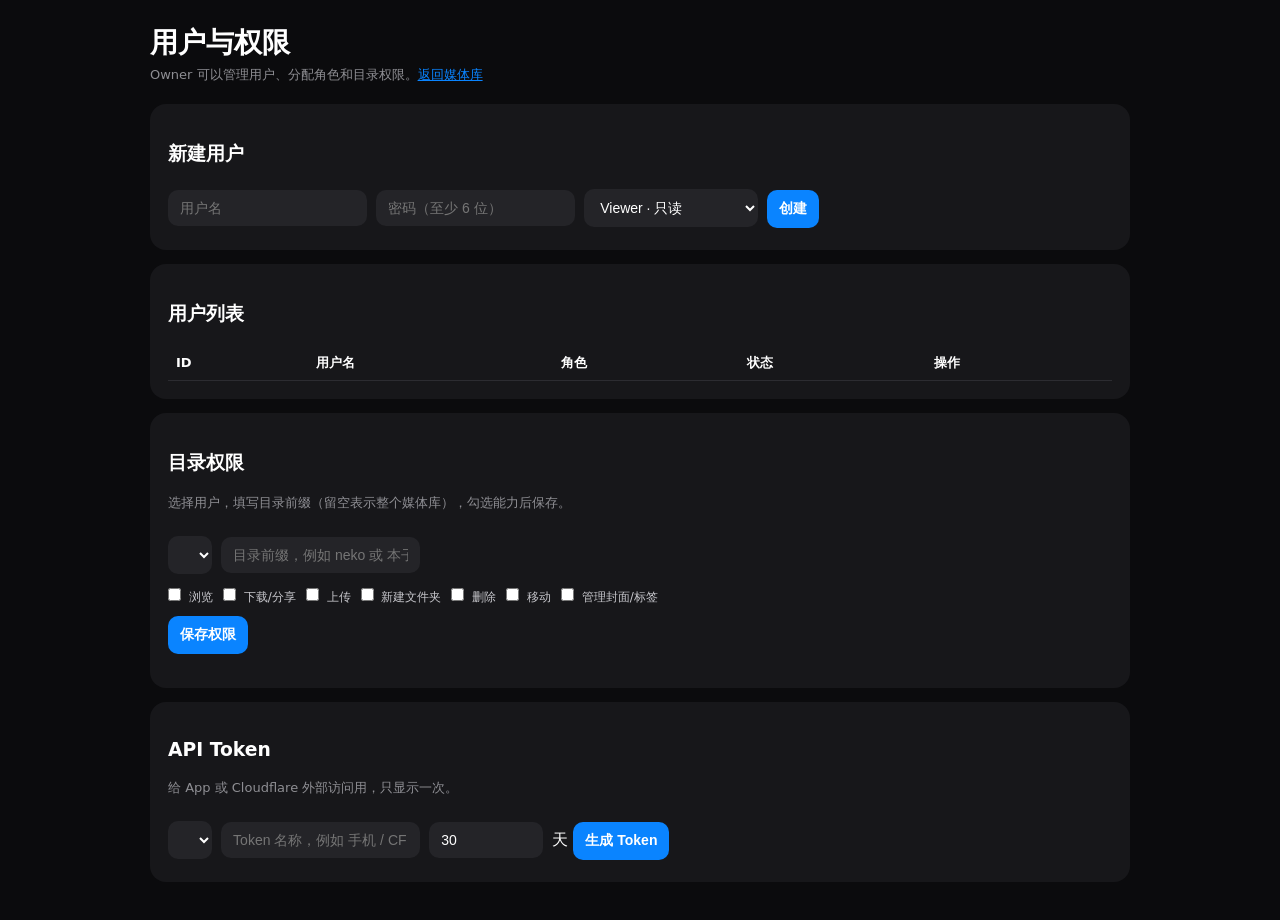
==== web/static/admin.html @ ca872bae "feat(3.1.0-beta): 用户权限 beta - SQLite 用户/会话/API Token/目录授权 - Owner/Admin/Viewer/Custom + view/downloa" ====
<!DOCTYPE html>
<html lang="zh-CN" data-theme="dark">
<head>
<meta charset="UTF-8">
<meta name="viewport" content="width=device-width, initial-scale=1.0">
<title>Comii · 用户管理</title>
<link rel="stylesheet" href="/static/style.css">
<style>
body{background:var(--bg,#0b0b0d);color:var(--text,#fff);font-family:system-ui,sans-serif;margin:0}
.wrap{max-width:980px;margin:0 auto;padding:24px}
h1{font-size:28px;margin:0 0 4px}.sub{color:#8e8e93;font-size:13px;margin-bottom:20px}
.card{background:#17171a;border-radius:16px;padding:18px;margin:14px 0}
input,select,button{padding:10px 12px;border:0;border-radius:10px;background:#242428;color:#fff;font-size:14px;margin:4px 4px 4px 0}
button{background:#0a84ff;font-weight:600;cursor:pointer}
button.danger{background:#ff453a}
button.ghost{background:#2c2c31}
table{width:100%;border-collapse:collapse;font-size:13px}td,th{text-align:left;padding:8px;border-bottom:1px solid #2c2c31}
.grant{display:flex;flex-wrap:wrap;gap:10px;align-items:center;margin:6px 0;color:#c7c7cc}
.grant label{font-size:12px}
.token{font-family:ui-monospace,monospace;font-size:12px;background:#0d0d0f;padding:10px;border-radius:8px;word-break:break-all;user-select:all}
a{color:#0a84ff}
</style>
</head>
<body>
<div class="wrap">
  <h1>用户与权限</h1>
  <div class="sub">Owner 可以管理用户、分配角色和目录权限。<a href="/">返回媒体库</a></div>

  <div class="card">
    <h3>新建用户</h3>
    <input id="newName" placeholder="用户名">
    <input id="newPass" type="password" placeholder="密码（至少 6 位）">
    <select id="newRole">
      <option value="viewer">Viewer · 只读</option>
      <option value="admin">Admin · 管理内容</option>
      <option value="custom">Custom · 自定义权限</option>
      <option value="owner">Owner · 全部权限</option>
    </select>
    <button onclick="createUser()">创建</button>
    <span id="createMsg"></span>
  </div>

  <div class="card">
    <h3>用户列表</h3>
    <table><thead><tr><th>ID</th><th>用户名</th><th>角色</th><th>状态</th><th>操作</th></tr></thead><tbody id="users"></tbody></table>
  </div>

  <div class="card">
    <h3>目录权限</h3>
    <div class="sub">选择用户，填写目录前缀（留空表示整个媒体库），勾选能力后保存。</div>
    <select id="grantUser" onchange="loadGrants()"></select>
    <input id="grantPath" placeholder="目录前缀，例如 neko 或 本子/某作者">
    <div class="grant">
      <label><input type="checkbox" id="g_view"> 浏览</label>
      <label><input type="checkbox" id="g_download"> 下载/分享</label>
      <label><input type="checkbox" id="g_upload"> 上传</label>
      <label><input type="checkbox" id="g_create"> 新建文件夹</label>
      <label><input type="checkbox" id="g_delete"> 删除</label>
      <label><input type="checkbox" id="g_move"> 移动</label>
      <label><input type="checkbox" id="g_manage"> 管理封面/标签</label>
    </div>
    <button onclick="saveGrant()">保存权限</button>
    <span id="grantMsg"></span>
    <div id="grantList" style="margin-top:12px;font-size:12px;color:#8e8e93"></div>
  </div>

  <div class="card">
    <h3>API Token</h3>
    <div class="sub">给 App 或 Cloudflare 外部访问用，只显示一次。</div>
    <select id="tokenUser"></select>
    <input id="tokenName" placeholder="Token 名称，例如 手机 / CF">
    <input id="tokenDays" type="number" value="30" style="width:90px"> 天
    <button onclick="createToken()">生成 Token</button>
    <div id="tokenOut"></div>
  </div>
</div>
<script>
let users = [];
async function api(path, options={}) {
  const r = await fetch(path, {credentials:'same-origin', headers:{'Content-Type':'application/json'}, ...options});
  if (r.status === 401) { location.href = '/login.html?next=/admin.html'; throw new Error('unauthorized'); }
  return r.json();
}
async function load() {
  const data = await api('/api/v1/admin/users');
  users = data.items || [];
  document.getElementById('users').innerHTML = users.map(u =>
    `<tr><td>${u.id}</td><td>${escapeHtml(u.username)}</td><td>${u.role}</td><td>${u.enabled ? '启用' : '禁用'}</td>
    <td><button class="ghost" onclick="setRole(${u.id}, 'viewer')">Viewer</button>
    <button class="ghost" onclick="setRole(${u.id}, 'admin')">Admin</button>
    <button class="ghost" onclick="setRole(${u.id}, 'custom')">Custom</button>
    <button class="danger" onclick="delUser(${u.id})">删除</button></td></tr>`).join('');
  const options = users.map(u => `<option value="${u.id}">${escapeHtml(u.username)} (${u.role})</option>`).join('');
  document.getElementById('grantUser').innerHTML = options;
  document.getElementById('tokenUser').innerHTML = options;
}
function escapeHtml(s){return String(s).replace(/[&<>"]/g,c=>({'&':'&amp;','<':'&lt;','>':'&gt;','"':'&quot;'}[c]))}
async function createUser(){
  const body={username:newName.value.trim(),password:newPass.value,role:newRole.value};
  try { await api('/api/v1/admin/users',{method:'POST',body:JSON.stringify(body)}); createMsg.textContent='已创建'; newName.value='';newPass.value=''; await load(); }
  catch(e){ createMsg.textContent='创建失败：'+e.message; }
}
async function setRole(id, role){ await api('/api/v1/admin/users/'+id,{method:'PATCH',body:JSON.stringify({role})}); await load(); }
async function delUser(id){ if(!confirm('确定删除这个用户？')) return; await api('/api/v1/admin/users/'+id,{method:'DELETE'}); await load(); }
async function loadGrants(){
  const id=grantUser.value; if(!id) return;
  const data=await api('/api/v1/admin/users/'+id+'/grants');
  const list=data.items||[];
  grantList.innerHTML=list.length?list.map(g=>`<div>${escapeHtml(g.path_prefix||'(根目录)')} · ${['view','download','upload','create','delete','move','manage'].filter(k=>g[k]).join(', ')}</div>`).join(''):'暂无单独授权';
}
async function saveGrant(){
  const id=grantUser.value; if(!id) return;
  const item={path_prefix:grantPath.value.trim(),view:g_view.checked,download:g_download.checked,upload:g_upload.checked,create:g_create.checked,delete:g_delete.checked,move:g_move.checked,manage:g_manage.checked};
  const existing=await api('/api/v1/admin/users/'+id+'/grants');
  const items=(existing.items||[]).filter(g=>g.path_prefix!==item.path_prefix);
  items.push(item);
  await api('/api/v1/admin/users/'+id+'/grants',{method:'PUT',body:JSON.stringify({items})});
  grantMsg.textContent='已保存'; await loadGrants();
}
async function createToken(){
  const id=tokenUser.value; if(!id) return;
  const data=await api('/api/v1/admin/users/'+id+'/tokens',{method:'POST',body:JSON.stringify({name:tokenName.value,days:Number(tokenDays.value)||30})});
  tokenOut.innerHTML='<div class="sub">Token 只显示一次，请保存：</div><div class="token">'+escapeHtml(data.token)+'</div>';
}
load();
</script>
</body>
</html>
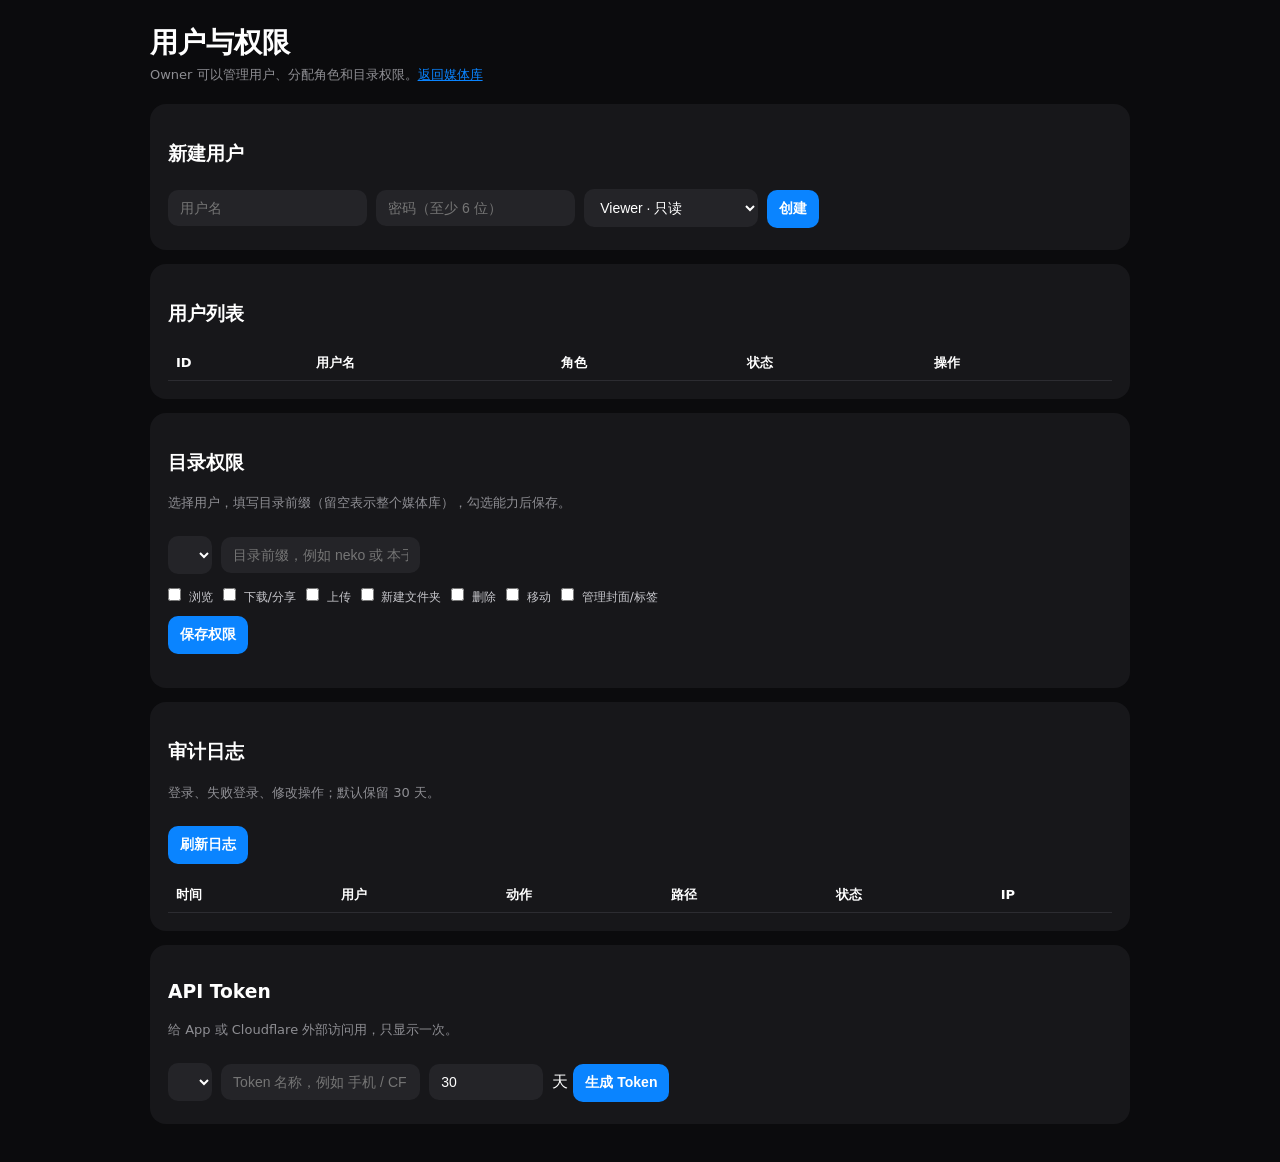
==== commit 561c7db5: "feat(3.1.0-beta): auth beta, users/roles/grants, audit logs - NAS auth enabled; neko/local can set C" ====
--- a/web/static/admin.html
+++ b/web/static/admin.html
@@ -65,6 +65,13 @@
   </div>
 
   <div class="card">
+    <h3>审计日志</h3>
+    <div class="sub">登录、失败登录、修改操作；默认保留 30 天。</div>
+    <button onclick="loadAudit()">刷新日志</button>
+    <table style="margin-top:10px"><thead><tr><th>时间</th><th>用户</th><th>动作</th><th>路径</th><th>状态</th><th>IP</th></tr></thead><tbody id="audit"></tbody></table>
+  </div>
+
+  <div class="card">
     <h3>API Token</h3>
     <div class="sub">给 App 或 Cloudflare 外部访问用，只显示一次。</div>
     <select id="tokenUser"></select>
@@ -122,6 +129,13 @@
   const data=await api('/api/v1/admin/users/'+id+'/tokens',{method:'POST',body:JSON.stringify({name:tokenName.value,days:Number(tokenDays.value)||30})});
   tokenOut.innerHTML='<div class="sub">Token 只显示一次，请保存：</div><div class="token">'+escapeHtml(data.token)+'</div>';
 }
+async function loadAudit(){
+  const data=await api('/api/v1/admin/audit?limit=200');
+  document.getElementById('audit').innerHTML=(data.items||[]).map(row=>{
+    const d=new Date(row.ts*1000).toLocaleString();
+    return `<tr><td>${d}</td><td>${escapeHtml(row.username||'')}</td><td>${escapeHtml(row.action||'')}</td><td>${escapeHtml(row.path||'')}</td><td>${row.status||''}</td><td>${escapeHtml(row.ip||'')}</td></tr>`;
+  }).join('');
+}
 load();
 </script>
 </body>
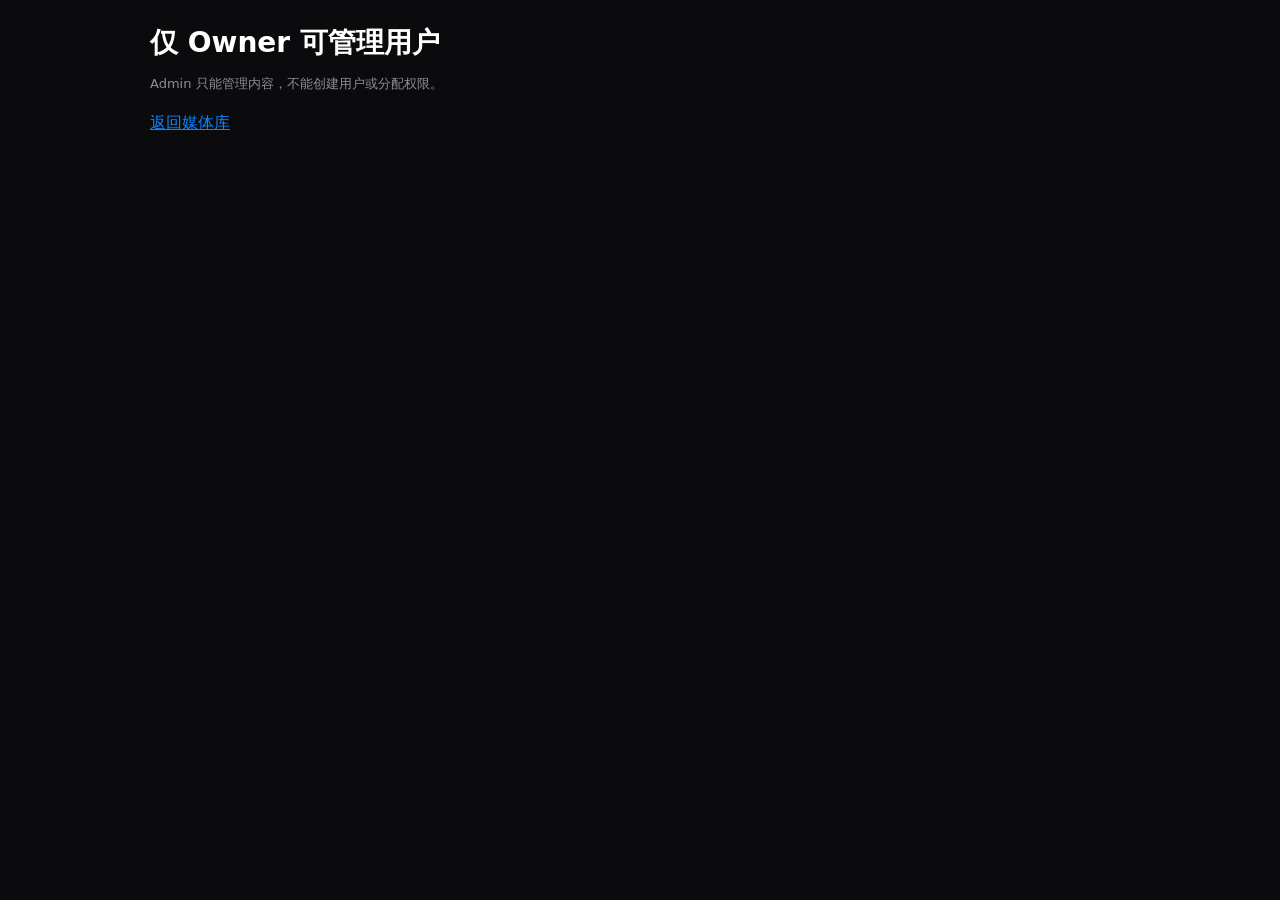
==== commit d918130d: "fix(3.1.5-beta): logout state and WebUI owner-only admin, update header" ====
--- a/web/static/admin.html
+++ b/web/static/admin.html
@@ -136,7 +136,15 @@
     return `<tr><td>${d}</td><td>${escapeHtml(row.username||'')}</td><td>${escapeHtml(row.action||'')}</td><td>${escapeHtml(row.path||'')}</td><td>${row.status||''}</td><td>${escapeHtml(row.ip||'')}</td></tr>`;
   }).join('');
 }
-load();
+(async () => {
+  const me = await api('/api/v1/auth/me').catch(() => null);
+  if (!me || me.user?.role !== 'owner') {
+    document.body.innerHTML = '<div class="wrap"><h1>仅 Owner 可管理用户</h1><p class="sub">Admin 只能管理内容，不能创建用户或分配权限。</p><a href="/">返回媒体库</a></div>';
+    return;
+  }
+  await load();
+  loadAudit();
+})();
 </script>
 </body>
 </html>
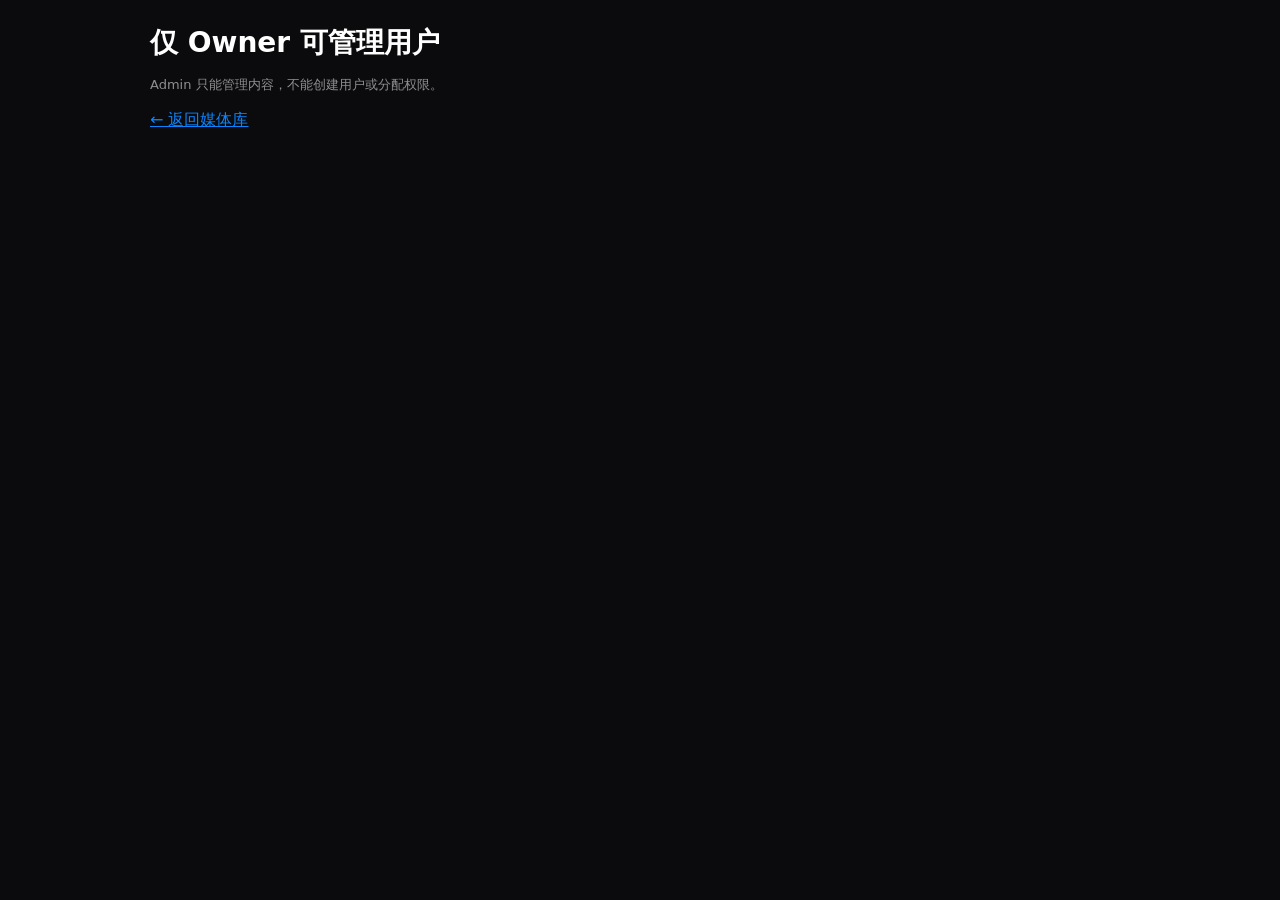
==== commit 413eec17: "feat(web/admin): 重做用户与权限页面 - 角色改为下拉框直接切换，带角色说明与彩色标签 - 目录权限：已有授权可逐条撤销，能力勾选带说明与全选/清空 - 明确“留空=整个媒体库”，同名" ====
--- a/web/static/admin.html
+++ b/web/static/admin.html
@@ -3,146 +3,289 @@
 <head>
 <meta charset="UTF-8">
 <meta name="viewport" content="width=device-width, initial-scale=1.0">
-<title>Comii · 用户管理</title>
+<title>Comii · 用户与权限</title>
 <link rel="stylesheet" href="/static/style.css">
 <style>
 body{background:var(--bg,#0b0b0d);color:var(--text,#fff);font-family:system-ui,sans-serif;margin:0}
 .wrap{max-width:980px;margin:0 auto;padding:24px}
-h1{font-size:28px;margin:0 0 4px}.sub{color:#8e8e93;font-size:13px;margin-bottom:20px}
+h1{font-size:28px;margin:0 0 4px}
+h3{margin:0 0 6px;font-size:17px}
+.sub{color:#8e8e93;font-size:13px;margin-bottom:14px;line-height:1.6}
 .card{background:#17171a;border-radius:16px;padding:18px;margin:14px 0}
 input,select,button{padding:10px 12px;border:0;border-radius:10px;background:#242428;color:#fff;font-size:14px;margin:4px 4px 4px 0}
 button{background:#0a84ff;font-weight:600;cursor:pointer}
 button.danger{background:#ff453a}
 button.ghost{background:#2c2c31}
-table{width:100%;border-collapse:collapse;font-size:13px}td,th{text-align:left;padding:8px;border-bottom:1px solid #2c2c31}
-.grant{display:flex;flex-wrap:wrap;gap:10px;align-items:center;margin:6px 0;color:#c7c7cc}
-.grant label{font-size:12px}
-.token{font-family:ui-monospace,monospace;font-size:12px;background:#0d0d0f;padding:10px;border-radius:8px;word-break:break-all;user-select:all}
+button.mini{padding:6px 10px;font-size:12px;margin:0 4px 0 0}
+table{width:100%;border-collapse:collapse;font-size:13px}
+td,th{text-align:left;padding:9px 8px;border-bottom:1px solid #2c2c31;vertical-align:middle}
+th{color:#8e8e93;font-weight:500;font-size:12px}
+.role-pill{display:inline-block;padding:2px 8px;border-radius:999px;font-size:12px;background:#2c2c31;color:#c7c7cc}
+.role-pill.owner{background:#0a84ff22;color:#4da3ff}
+.role-pill.admin{background:#30d15822;color:#30d158}
+.role-pill.viewer{background:#8e8e9322;color:#c7c7cc}
+.role-pill.custom{background:#ffd60a22;color:#ffd60a}
+.caps{display:flex;flex-wrap:wrap;gap:8px;margin:8px 0}
+.caps label{display:flex;align-items:center;gap:6px;font-size:12px;background:#202024;border:1px solid #2c2c31;padding:7px 10px;border-radius:10px;color:#c7c7cc;cursor:pointer}
+.caps label:hover{border-color:#0a84ff}
+.caps input{width:auto;margin:0}
+.grant-row{display:flex;align-items:center;gap:10px;padding:9px 0;border-bottom:1px solid #232326;font-size:13px;flex-wrap:wrap}
+.grant-row .path{font-family:ui-monospace,monospace;color:#fff}
+.grant-caps{color:#8e8e93;font-size:12px}
+.msg{font-size:12px;color:#30d158;margin-left:6px}
+.msg.err{color:#ff453a}
+.token{font-family:ui-monospace,monospace;font-size:13px;background:#0d0d0f;padding:12px;border-radius:10px;word-break:break-all;user-select:all;margin-top:8px;border:1px dashed #0a84ff55}
 a{color:#0a84ff}
+label.field{display:block;font-size:12px;color:#8e8e93;margin:10px 0 2px}
 </style>
 </head>
 <body>
 <div class="wrap">
   <h1>用户与权限</h1>
-  <div class="sub">Owner 可以管理用户、分配角色和目录权限。<a href="/">返回媒体库</a></div>
+  <div class="sub">只有 Owner 能进这个页面。<a href="/">← 返回媒体库</a></div>
 
   <div class="card">
     <h3>新建用户</h3>
+    <div class="sub">角色决定这个账号能做什么，创建后仍可在下面的表格里随时改。</div>
     <input id="newName" placeholder="用户名">
     <input id="newPass" type="password" placeholder="密码（至少 6 位）">
-    <select id="newRole">
+    <select id="newRole" title="选择角色">
       <option value="viewer">Viewer · 只读</option>
       <option value="admin">Admin · 管理内容</option>
-      <option value="custom">Custom · 自定义权限</option>
+      <option value="custom">Custom · 自定义（配合下方目录权限）</option>
       <option value="owner">Owner · 全部权限</option>
     </select>
     <button onclick="createUser()">创建</button>
-    <span id="createMsg"></span>
+    <span id="createMsg" class="msg"></span>
   </div>
 
   <div class="card">
     <h3>用户列表</h3>
-    <table><thead><tr><th>ID</th><th>用户名</th><th>角色</th><th>状态</th><th>操作</th></tr></thead><tbody id="users"></tbody></table>
-  </div>
-
-  <div class="card">
-    <h3>目录权限</h3>
-    <div class="sub">选择用户，填写目录前缀（留空表示整个媒体库），勾选能力后保存。</div>
+    <div class="sub">直接改下拉框就能切换角色，立即生效。删除用户不会删除他的文件。</div>
+    <table>
+      <thead><tr><th style="width:56px">ID</th><th>用户名</th><th style="width:110px">当前角色</th><th style="width:190px">改为</th><th style="width:70px">状态</th><th style="width:80px"></th></tr></thead>
+      <tbody id="users"></tbody>
+    </table>
+  </div>
+
+  <div class="card">
+    <h3>目录权限（Custom 用户必看）</h3>
+    <div class="sub">
+      用途：只让某个账号访问某个文件夹。<br>
+      <b>目录前缀</b>：填文件夹相对路径，例如 <code>neko</code>、<code>本子/某作者</code>；<b>留空 = 整个媒体库</b>。<br>
+      勾选这个前缀下允许的能力，保存后立即生效；同名前缀再保存会覆盖。
+    </div>
+    <label class="field">选择用户</label>
     <select id="grantUser" onchange="loadGrants()"></select>
-    <input id="grantPath" placeholder="目录前缀，例如 neko 或 本子/某作者">
-    <div class="grant">
-      <label><input type="checkbox" id="g_view"> 浏览</label>
-      <label><input type="checkbox" id="g_download"> 下载/分享</label>
-      <label><input type="checkbox" id="g_upload"> 上传</label>
-      <label><input type="checkbox" id="g_create"> 新建文件夹</label>
-      <label><input type="checkbox" id="g_delete"> 删除</label>
-      <label><input type="checkbox" id="g_move"> 移动</label>
-      <label><input type="checkbox" id="g_manage"> 管理封面/标签</label>
+
+    <label class="field">已生效的授权（点“删除”可撤销）</label>
+    <div id="grantList" class="sub" style="margin-bottom:6px">加载中…</div>
+
+    <label class="field">新增 / 覆盖授权</label>
+    <input id="grantPath" placeholder="目录前缀，留空表示整个媒体库">
+    <div class="caps" id="capsBox"></div>
+    <div>
+      <button class="ghost mini" onclick="capsAll(true)">全选</button>
+      <button class="ghost mini" onclick="capsAll(false)">清空</button>
+      <button onclick="saveGrant()">保存授权</button>
+      <span id="grantMsg" class="msg"></span>
     </div>
-    <button onclick="saveGrant()">保存权限</button>
-    <span id="grantMsg"></span>
-    <div id="grantList" style="margin-top:12px;font-size:12px;color:#8e8e93"></div>
-  </div>
-
-  <div class="card">
-    <h3>审计日志</h3>
-    <div class="sub">登录、失败登录、修改操作；默认保留 30 天。</div>
-    <button onclick="loadAudit()">刷新日志</button>
-    <table style="margin-top:10px"><thead><tr><th>时间</th><th>用户</th><th>动作</th><th>路径</th><th>状态</th><th>IP</th></tr></thead><tbody id="audit"></tbody></table>
   </div>
 
   <div class="card">
     <h3>API Token</h3>
-    <div class="sub">给 App 或 Cloudflare 外部访问用，只显示一次。</div>
+    <div class="sub">
+      给 App、脚本或外部访问用。生成的串<b>只显示一次</b>，关掉就看不到了，请立刻复制。<br>
+      有效期到期后自动失效；不再使用请删除对应用户的 Token。
+    </div>
     <select id="tokenUser"></select>
-    <input id="tokenName" placeholder="Token 名称，例如 手机 / CF">
-    <input id="tokenDays" type="number" value="30" style="width:90px"> 天
+    <input id="tokenName" placeholder="备注名，例如 手机 / Cloudflare">
+    <input id="tokenDays" type="number" value="30" style="width:90px" title="有效天数"> 天
     <button onclick="createToken()">生成 Token</button>
     <div id="tokenOut"></div>
   </div>
+
+  <div class="card">
+    <h3>审计日志</h3>
+    <div class="sub">登录、失败登录、修改操作，默认保留 30 天。最近 200 条。</div>
+    <button onclick="loadAudit()">刷新日志</button>
+    <table style="margin-top:10px">
+      <thead><tr><th>时间</th><th>用户</th><th>动作</th><th>路径</th><th>状态</th><th>IP</th></tr></thead>
+      <tbody id="audit"></tbody>
+    </table>
+  </div>
 </div>
+
 <script>
+const CAPS = [
+  ['view', '浏览', '能看到并打开'],
+  ['download', '下载/分享', '保存到本地、分享给别人'],
+  ['upload', '上传', '上传文件到该目录'],
+  ['create', '新建文件夹', '新建目录'],
+  ['delete', '删除', '删除文件（进回收站）'],
+  ['move', '移动', '移动/重命名'],
+  ['manage', '管理封面/标签', '改封面、打标签'],
+];
+const CAP_LABEL = Object.fromEntries(CAPS.map(([k, label]) => [k, label]));
+const ROLE_LABEL = { owner: 'Owner', admin: 'Admin', viewer: 'Viewer', custom: 'Custom' };
+
 let users = [];
-async function api(path, options={}) {
-  const r = await fetch(path, {credentials:'same-origin', headers:{'Content-Type':'application/json'}, ...options});
-  if (r.status === 401) { location.href = '/login.html?next=/admin.html'; throw new Error('unauthorized'); }
-  return r.json();
-}
+let grants = [];
+
+function escapeHtml(s) {
+  return String(s).replace(/[&<>"]/g, c => ({ '&': '&amp;', '<': '&lt;', '>': '&gt;', '"': '&quot;' }[c]));
+}
+
+async function api(path, options = {}) {
+  const r = await fetch(path, { credentials: 'same-origin', headers: { 'Content-Type': 'application/json' }, ...options });
+  if (r.status === 401) { location.href = '/login.html?next=/admin.html'; throw new Error('未登录'); }
+  const data = await r.json().catch(() => ({}));
+  if (!r.ok) throw new Error(data.detail || ('HTTP ' + r.status));
+  return data;
+}
+
+function buildCaps() {
+  document.getElementById('capsBox').innerHTML = CAPS.map(([k, label, hint]) =>
+    `<label title="${escapeHtml(hint)}"><input type="checkbox" data-cap="${k}">${escapeHtml(label)}</label>`).join('');
+}
+
+function capsAll(value) {
+  document.querySelectorAll('#capsBox input').forEach(i => { i.checked = value; });
+}
+
+function roleSelect(user) {
+  return `<select onchange="setRole(${user.id}, this.value)" title="切换角色">` +
+    ['owner', 'admin', 'viewer', 'custom'].map(r =>
+      `<option value="${r}"${r === user.role ? ' selected' : ''}>${ROLE_LABEL[r]}</option>`).join('') +
+    `</select>`;
+}
+
 async function load() {
   const data = await api('/api/v1/admin/users');
   users = data.items || [];
-  document.getElementById('users').innerHTML = users.map(u =>
-    `<tr><td>${u.id}</td><td>${escapeHtml(u.username)}</td><td>${u.role}</td><td>${u.enabled ? '启用' : '禁用'}</td>
-    <td><button class="ghost" onclick="setRole(${u.id}, 'viewer')">Viewer</button>
-    <button class="ghost" onclick="setRole(${u.id}, 'admin')">Admin</button>
-    <button class="ghost" onclick="setRole(${u.id}, 'custom')">Custom</button>
-    <button class="danger" onclick="delUser(${u.id})">删除</button></td></tr>`).join('');
-  const options = users.map(u => `<option value="${u.id}">${escapeHtml(u.username)} (${u.role})</option>`).join('');
-  document.getElementById('grantUser').innerHTML = options;
-  document.getElementById('tokenUser').innerHTML = options;
-}
-function escapeHtml(s){return String(s).replace(/[&<>"]/g,c=>({'&':'&amp;','<':'&lt;','>':'&gt;','"':'&quot;'}[c]))}
-async function createUser(){
-  const body={username:newName.value.trim(),password:newPass.value,role:newRole.value};
-  try { await api('/api/v1/admin/users',{method:'POST',body:JSON.stringify(body)}); createMsg.textContent='已创建'; newName.value='';newPass.value=''; await load(); }
-  catch(e){ createMsg.textContent='创建失败：'+e.message; }
-}
-async function setRole(id, role){ await api('/api/v1/admin/users/'+id,{method:'PATCH',body:JSON.stringify({role})}); await load(); }
-async function delUser(id){ if(!confirm('确定删除这个用户？')) return; await api('/api/v1/admin/users/'+id,{method:'DELETE'}); await load(); }
-async function loadGrants(){
-  const id=grantUser.value; if(!id) return;
-  const data=await api('/api/v1/admin/users/'+id+'/grants');
-  const list=data.items||[];
-  grantList.innerHTML=list.length?list.map(g=>`<div>${escapeHtml(g.path_prefix||'(根目录)')} · ${['view','download','upload','create','delete','move','manage'].filter(k=>g[k]).join(', ')}</div>`).join(''):'暂无单独授权';
-}
-async function saveGrant(){
-  const id=grantUser.value; if(!id) return;
-  const item={path_prefix:grantPath.value.trim(),view:g_view.checked,download:g_download.checked,upload:g_upload.checked,create:g_create.checked,delete:g_delete.checked,move:g_move.checked,manage:g_manage.checked};
-  const existing=await api('/api/v1/admin/users/'+id+'/grants');
-  const items=(existing.items||[]).filter(g=>g.path_prefix!==item.path_prefix);
+  document.getElementById('users').innerHTML = users.map(u => `
+    <tr>
+      <td>${u.id}</td>
+      <td>${escapeHtml(u.username)}</td>
+      <td><span class="role-pill ${u.role}">${ROLE_LABEL[u.role] || u.role}</span></td>
+      <td>${roleSelect(u)}</td>
+      <td>${u.enabled ? '启用' : '禁用'}</td>
+      <td><button class="danger mini" onclick="delUser(${u.id}, '${escapeHtml(u.username)}')">删除</button></td>
+    </tr>`).join('');
+
+  const options = users.map(u => `<option value="${u.id}">${escapeHtml(u.username)} · ${ROLE_LABEL[u.role] || u.role}</option>`).join('');
+  const grantSel = document.getElementById('grantUser');
+  const tokenSel = document.getElementById('tokenUser');
+  if (grantSel.dataset.filled !== '1') { grantSel.innerHTML = options; grantSel.dataset.filled = '1'; }
+  if (tokenSel.dataset.filled !== '1') { tokenSel.innerHTML = options; tokenSel.dataset.filled = '1'; }
+}
+
+async function createUser() {
+  const msg = document.getElementById('createMsg');
+  msg.className = 'msg';
+  const body = { username: newName.value.trim(), password: newPass.value, role: newRole.value };
+  if (!body.username || body.password.length < 6) { msg.textContent = '用户名不能为空，密码至少 6 位'; msg.className = 'msg err'; return; }
+  try {
+    await api('/api/v1/admin/users', { method: 'POST', body: JSON.stringify(body) });
+    msg.textContent = '已创建';
+    newName.value = ''; newPass.value = '';
+    document.getElementById('grantUser').dataset.filled = '';
+    document.getElementById('tokenUser').dataset.filled = '';
+    await load();
+  } catch (e) { msg.textContent = '创建失败：' + e.message; msg.className = 'msg err'; }
+}
+
+async function setRole(id, role) {
+  try { await api('/api/v1/admin/users/' + id, { method: 'PATCH', body: JSON.stringify({ role }) }); await load(); }
+  catch (e) { alert('改角色失败：' + e.message); }
+}
+
+async function delUser(id, name) {
+  if (!confirm('确定删除用户「' + name + '」？他的文件不会被删除。')) return;
+  await api('/api/v1/admin/users/' + id, { method: 'DELETE' });
+  document.getElementById('grantUser').dataset.filled = '';
+  document.getElementById('tokenUser').dataset.filled = '';
+  await load();
+}
+
+async function loadGrants() {
+  const id = document.getElementById('grantUser').value;
+  if (!id) return;
+  const data = await api('/api/v1/admin/users/' + id + '/grants');
+  grants = data.items || [];
+  const box = document.getElementById('grantList');
+  if (!grants.length) { box.innerHTML = '暂无单独授权（Custom 用户此时看不到任何目录）'; return; }
+  box.innerHTML = grants.map((g, i) => {
+    const caps = CAPS.filter(([k]) => g[k]).map(([, label]) => label);
+    return `<div class="grant-row">
+      <span class="path">${g.path_prefix ? escapeHtml(g.path_prefix) : '（整个媒体库）'}</span>
+      <span class="grant-caps">${caps.length ? caps.join('、') : '没有勾选任何能力'}</span>
+      <span style="flex:1"></span>
+      <button class="ghost mini" onclick="delGrant(${i})">删除</button>
+    </div>`;
+  }).join('');
+}
+
+async function delGrant(index) {
+  const id = document.getElementById('grantUser').value;
+  const item = grants[index];
+  if (!item) return;
+  if (!confirm('撤销「' + (item.path_prefix || '整个媒体库') + '」的授权？')) return;
+  const items = grants.filter((_, i) => i !== index);
+  await api('/api/v1/admin/users/' + id + '/grants', { method: 'PUT', body: JSON.stringify({ items }) });
+  document.getElementById('grantMsg').textContent = '已撤销';
+  await loadGrants();
+}
+
+async function saveGrant() {
+  const id = document.getElementById('grantUser').value;
+  if (!id) return;
+  const item = { path_prefix: document.getElementById('grantPath').value.trim() };
+  document.querySelectorAll('#capsBox input').forEach(i => { item[i.dataset.cap] = i.checked; });
+  if (!CAPS.some(([k]) => item[k])) {
+    document.getElementById('grantMsg').textContent = '至少勾选一个能力';
+    document.getElementById('grantMsg').className = 'msg err';
+    return;
+  }
+  const existing = await api('/api/v1/admin/users/' + id + '/grants');
+  const items = (existing.items || []).filter(g => g.path_prefix !== item.path_prefix);
   items.push(item);
-  await api('/api/v1/admin/users/'+id+'/grants',{method:'PUT',body:JSON.stringify({items})});
-  grantMsg.textContent='已保存'; await loadGrants();
-}
-async function createToken(){
-  const id=tokenUser.value; if(!id) return;
-  const data=await api('/api/v1/admin/users/'+id+'/tokens',{method:'POST',body:JSON.stringify({name:tokenName.value,days:Number(tokenDays.value)||30})});
-  tokenOut.innerHTML='<div class="sub">Token 只显示一次，请保存：</div><div class="token">'+escapeHtml(data.token)+'</div>';
-}
-async function loadAudit(){
-  const data=await api('/api/v1/admin/audit?limit=200');
-  document.getElementById('audit').innerHTML=(data.items||[]).map(row=>{
-    const d=new Date(row.ts*1000).toLocaleString();
-    return `<tr><td>${d}</td><td>${escapeHtml(row.username||'')}</td><td>${escapeHtml(row.action||'')}</td><td>${escapeHtml(row.path||'')}</td><td>${row.status||''}</td><td>${escapeHtml(row.ip||'')}</td></tr>`;
+  await api('/api/v1/admin/users/' + id + '/grants', { method: 'PUT', body: JSON.stringify({ items }) });
+  const msg = document.getElementById('grantMsg');
+  msg.textContent = '已保存'; msg.className = 'msg';
+  await loadGrants();
+}
+
+async function createToken() {
+  const id = document.getElementById('tokenUser').value;
+  if (!id) return;
+  const data = await api('/api/v1/admin/users/' + id + '/tokens', {
+    method: 'POST',
+    body: JSON.stringify({ name: document.getElementById('tokenName').value || 'token', days: Number(document.getElementById('tokenDays').value) || 30 })
+  });
+  document.getElementById('tokenOut').innerHTML =
+    '<div class="sub" style="margin-top:10px">只显示这一次，请现在复制保存：</div>' +
+    '<div class="token">' + escapeHtml(data.token) + '</div>' +
+    '<div class="sub" style="margin-top:6px">到期时间：' + (data.expires_at ? new Date(data.expires_at * 1000).toLocaleString() : '—') + '</div>';
+}
+
+async function loadAudit() {
+  const data = await api('/api/v1/admin/audit?limit=200');
+  document.getElementById('audit').innerHTML = (data.items || []).map(row => {
+    const d = new Date(row.ts * 1000).toLocaleString();
+    return `<tr><td>${d}</td><td>${escapeHtml(row.username || '')}</td><td>${escapeHtml(row.action || '')}</td><td>${escapeHtml(row.path || '')}</td><td>${row.status || ''}</td><td>${escapeHtml(row.ip || '')}</td></tr>`;
   }).join('');
 }
+
 (async () => {
+  buildCaps();
   const me = await api('/api/v1/auth/me').catch(() => null);
   if (!me || me.user?.role !== 'owner') {
-    document.body.innerHTML = '<div class="wrap"><h1>仅 Owner 可管理用户</h1><p class="sub">Admin 只能管理内容，不能创建用户或分配权限。</p><a href="/">返回媒体库</a></div>';
+    document.body.innerHTML = '<div class="wrap"><h1>仅 Owner 可管理用户</h1><p class="sub">Admin 只能管理内容，不能创建用户或分配权限。</p><a href="/">← 返回媒体库</a></div>';
     return;
   }
   await load();
+  loadGrants();
   loadAudit();
 })();
 </script>
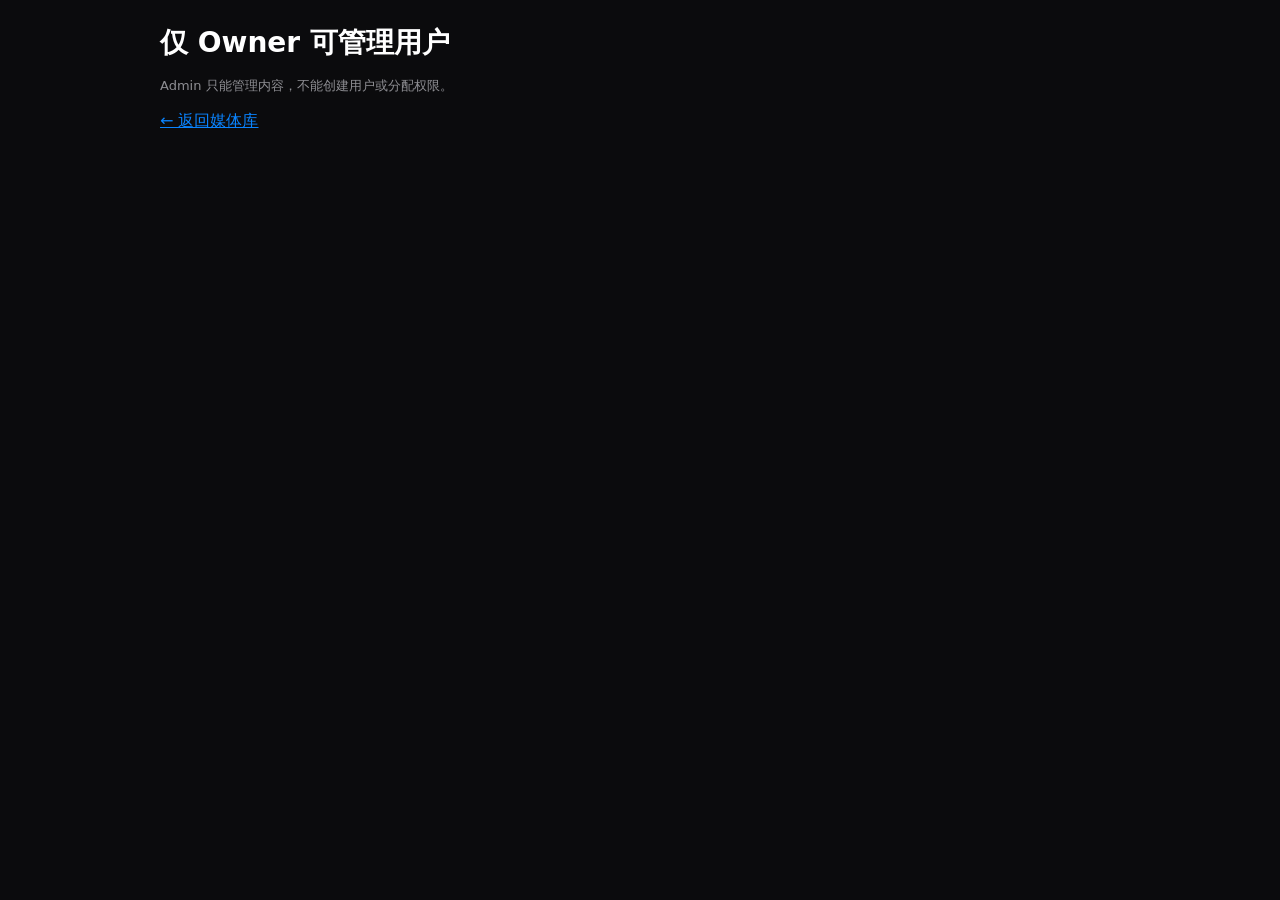
==== commit 5a0a9617: "feat(admin): 用户行内勾选权限、状态点击封禁/恢复、移除目录权限与 API Token 面板 - 点用户行展开权限勾选（仅 Custom 可改；Owner/Admin/Viewer 为预设" ====
--- a/web/static/admin.html
+++ b/web/static/admin.html
@@ -7,36 +7,35 @@
 <link rel="stylesheet" href="/static/style.css">
 <style>
 body{background:var(--bg,#0b0b0d);color:var(--text,#fff);font-family:system-ui,sans-serif;margin:0}
-.wrap{max-width:980px;margin:0 auto;padding:24px}
+.wrap{max-width:960px;margin:0 auto;padding:24px}
 h1{font-size:28px;margin:0 0 4px}
 h3{margin:0 0 6px;font-size:17px}
-.sub{color:#8e8e93;font-size:13px;margin-bottom:14px;line-height:1.6}
+.sub{color:#8e8e93;font-size:13px;margin-bottom:14px;line-height:1.7}
 .card{background:#17171a;border-radius:16px;padding:18px;margin:14px 0}
 input,select,button{padding:10px 12px;border:0;border-radius:10px;background:#242428;color:#fff;font-size:14px;margin:4px 4px 4px 0}
 button{background:#0a84ff;font-weight:600;cursor:pointer}
 button.danger{background:#ff453a}
 button.ghost{background:#2c2c31}
-button.mini{padding:6px 10px;font-size:12px;margin:0 4px 0 0}
+button.mini{padding:6px 12px;font-size:12px;margin:0}
 table{width:100%;border-collapse:collapse;font-size:13px}
-td,th{text-align:left;padding:9px 8px;border-bottom:1px solid #2c2c31;vertical-align:middle}
+td,th{text-align:left;padding:10px 8px;border-bottom:1px solid #2c2c31;vertical-align:middle}
 th{color:#8e8e93;font-weight:500;font-size:12px}
-.role-pill{display:inline-block;padding:2px 8px;border-radius:999px;font-size:12px;background:#2c2c31;color:#c7c7cc}
+tbody tr{cursor:pointer}
+tbody tr:hover{background:#1d1d21}
+tbody tr.active{background:#0a84ff1a}
+.role-pill{display:inline-block;padding:2px 9px;border-radius:999px;font-size:12px;background:#2c2c31;color:#c7c7cc}
 .role-pill.owner{background:#0a84ff22;color:#4da3ff}
 .role-pill.admin{background:#30d15822;color:#30d158}
 .role-pill.viewer{background:#8e8e9322;color:#c7c7cc}
 .role-pill.custom{background:#ffd60a22;color:#ffd60a}
-.caps{display:flex;flex-wrap:wrap;gap:8px;margin:8px 0}
+.caps{display:flex;flex-wrap:wrap;gap:8px;margin:10px 0}
 .caps label{display:flex;align-items:center;gap:6px;font-size:12px;background:#202024;border:1px solid #2c2c31;padding:7px 10px;border-radius:10px;color:#c7c7cc;cursor:pointer}
 .caps label:hover{border-color:#0a84ff}
 .caps input{width:auto;margin:0}
-.grant-row{display:flex;align-items:center;gap:10px;padding:9px 0;border-bottom:1px solid #232326;font-size:13px;flex-wrap:wrap}
-.grant-row .path{font-family:ui-monospace,monospace;color:#fff}
-.grant-caps{color:#8e8e93;font-size:12px}
 .msg{font-size:12px;color:#30d158;margin-left:6px}
 .msg.err{color:#ff453a}
-.token{font-family:ui-monospace,monospace;font-size:13px;background:#0d0d0f;padding:12px;border-radius:10px;word-break:break-all;user-select:all;margin-top:8px;border:1px dashed #0a84ff55}
 a{color:#0a84ff}
-label.field{display:block;font-size:12px;color:#8e8e93;margin:10px 0 2px}
+.preset{color:#8e8e93;font-size:13px;padding:8px 0}
 </style>
 </head>
 <body>
@@ -46,14 +45,14 @@
 
   <div class="card">
     <h3>新建用户</h3>
-    <div class="sub">角色决定这个账号能做什么，创建后仍可在下面的表格里随时改。</div>
+    <div class="sub">Viewer / Admin / Owner 是预设角色；Custom 建好后点用户行勾选权限。</div>
     <input id="newName" placeholder="用户名">
     <input id="newPass" type="password" placeholder="密码（至少 6 位）">
-    <select id="newRole" title="选择角色">
-      <option value="viewer">Viewer · 只读</option>
-      <option value="admin">Admin · 管理内容</option>
-      <option value="custom">Custom · 自定义（配合下方目录权限）</option>
-      <option value="owner">Owner · 全部权限</option>
+    <select id="newRole">
+      <option value="viewer">Viewer · 只读（预设）</option>
+      <option value="admin">Admin · 管理内容（预设）</option>
+      <option value="custom" selected>Custom · 自定义权限</option>
+      <option value="owner">Owner · 全部权限（预设）</option>
     </select>
     <button onclick="createUser()">创建</button>
     <span id="createMsg" class="msg"></span>
@@ -61,53 +60,17 @@
 
   <div class="card">
     <h3>用户列表</h3>
-    <div class="sub">直接改下拉框就能切换角色，立即生效。删除用户不会删除他的文件。</div>
+    <div class="sub">点一行 = 选中这个用户，下方出现权限设置；「状态」点一下封禁，再点一下恢复。</div>
     <table>
-      <thead><tr><th style="width:56px">ID</th><th>用户名</th><th style="width:110px">当前角色</th><th style="width:190px">改为</th><th style="width:70px">状态</th><th style="width:80px"></th></tr></thead>
+      <thead><tr><th style="width:52px">ID</th><th>用户名</th><th style="width:100px">角色</th><th style="width:96px">状态</th><th style="width:170px">角色操作</th><th style="width:70px"></th></tr></thead>
       <tbody id="users"></tbody>
     </table>
-  </div>
-
-  <div class="card">
-    <h3>目录权限（Custom 用户必看）</h3>
-    <div class="sub">
-      用途：只让某个账号访问某个文件夹。<br>
-      <b>目录前缀</b>：填文件夹相对路径，例如 <code>neko</code>、<code>本子/某作者</code>；<b>留空 = 整个媒体库</b>。<br>
-      勾选这个前缀下允许的能力，保存后立即生效；同名前缀再保存会覆盖。
-    </div>
-    <label class="field">选择用户</label>
-    <select id="grantUser" onchange="loadGrants()"></select>
-
-    <label class="field">已生效的授权（点“删除”可撤销）</label>
-    <div id="grantList" class="sub" style="margin-bottom:6px">加载中…</div>
-
-    <label class="field">新增 / 覆盖授权</label>
-    <input id="grantPath" placeholder="目录前缀，留空表示整个媒体库">
-    <div class="caps" id="capsBox"></div>
-    <div>
-      <button class="ghost mini" onclick="capsAll(true)">全选</button>
-      <button class="ghost mini" onclick="capsAll(false)">清空</button>
-      <button onclick="saveGrant()">保存授权</button>
-      <span id="grantMsg" class="msg"></span>
-    </div>
-  </div>
-
-  <div class="card">
-    <h3>API Token</h3>
-    <div class="sub">
-      给 App、脚本或外部访问用。生成的串<b>只显示一次</b>，关掉就看不到了，请立刻复制。<br>
-      有效期到期后自动失效；不再使用请删除对应用户的 Token。
-    </div>
-    <select id="tokenUser"></select>
-    <input id="tokenName" placeholder="备注名，例如 手机 / Cloudflare">
-    <input id="tokenDays" type="number" value="30" style="width:90px" title="有效天数"> 天
-    <button onclick="createToken()">生成 Token</button>
-    <div id="tokenOut"></div>
+    <div id="permsPanel"></div>
   </div>
 
   <div class="card">
     <h3>审计日志</h3>
-    <div class="sub">登录、失败登录、修改操作，默认保留 30 天。最近 200 条。</div>
+    <div class="sub">登录、失败登录、修改操作，默认保留 30 天，最近 200 条。</div>
     <button onclick="loadAudit()">刷新日志</button>
     <table style="margin-top:10px">
       <thead><tr><th>时间</th><th>用户</th><th>动作</th><th>路径</th><th>状态</th><th>IP</th></tr></thead>
@@ -118,19 +81,24 @@
 
 <script>
 const CAPS = [
-  ['view', '浏览', '能看到并打开'],
-  ['download', '下载/分享', '保存到本地、分享给别人'],
-  ['upload', '上传', '上传文件到该目录'],
-  ['create', '新建文件夹', '新建目录'],
-  ['delete', '删除', '删除文件（进回收站）'],
-  ['move', '移动', '移动/重命名'],
-  ['manage', '管理封面/标签', '改封面、打标签'],
+  ['view', '浏览'],
+  ['download', '下载/分享'],
+  ['upload', '上传'],
+  ['create', '新建文件夹'],
+  ['delete', '删除'],
+  ['move', '移动/重命名'],
+  ['manage', '管理封面/标签'],
 ];
-const CAP_LABEL = Object.fromEntries(CAPS.map(([k, label]) => [k, label]));
 const ROLE_LABEL = { owner: 'Owner', admin: 'Admin', viewer: 'Viewer', custom: 'Custom' };
+const PRESET_HINT = {
+  owner: '预设角色：拥有全部权限，不可修改。',
+  admin: '预设角色：可管理内容（浏览/下载/上传/新建/删除/移动/封面标签），不可修改。',
+  viewer: '预设角色：只读，只能浏览和下载，不可修改。',
+};
 
 let users = [];
-let grants = [];
+let me = null;
+let selectedId = null;
 
 function escapeHtml(s) {
   return String(s).replace(/[&<>"]/g, c => ({ '&': '&amp;', '<': '&lt;', '>': '&gt;', '"': '&quot;' }[c]));
@@ -144,40 +112,80 @@
   return data;
 }
 
-function buildCaps() {
-  document.getElementById('capsBox').innerHTML = CAPS.map(([k, label, hint]) =>
-    `<label title="${escapeHtml(hint)}"><input type="checkbox" data-cap="${k}">${escapeHtml(label)}</label>`).join('');
-}
-
-function capsAll(value) {
-  document.querySelectorAll('#capsBox input').forEach(i => { i.checked = value; });
-}
-
-function roleSelect(user) {
-  return `<select onchange="setRole(${user.id}, this.value)" title="切换角色">` +
-    ['owner', 'admin', 'viewer', 'custom'].map(r =>
-      `<option value="${r}"${r === user.role ? ' selected' : ''}>${ROLE_LABEL[r]}</option>`).join('') +
-    `</select>`;
+function grantOf(user) {
+  const list = user.grants || [];
+  return list.find(g => !g.path_prefix) || null;
 }
 
 async function load() {
   const data = await api('/api/v1/admin/users');
   users = data.items || [];
-  document.getElementById('users').innerHTML = users.map(u => `
-    <tr>
+  const isMe = (u) => me && me.user && Number(me.user.id) === Number(u.id);
+  const ownerCount = users.filter(u => u.role === 'owner' && u.enabled).length;
+
+  document.getElementById('users').innerHTML = users.map(u => {
+    const locked = isMe(u) || (u.role === 'owner' && ownerCount <= 1);
+    const roleOptions = ['owner', 'admin', 'viewer', 'custom'].map(r =>
+      `<option value="${r}"${r === u.role ? ' selected' : ''}>${ROLE_LABEL[r]}</option>`).join('');
+    return `<tr data-id="${u.id}" class="${selectedId === u.id ? 'active' : ''}" onclick="selectUser(${u.id})">
       <td>${u.id}</td>
-      <td>${escapeHtml(u.username)}</td>
+      <td>${escapeHtml(u.username)}${isMe(u) ? ' <span class="role-pill">我</span>' : ''}</td>
       <td><span class="role-pill ${u.role}">${ROLE_LABEL[u.role] || u.role}</span></td>
-      <td>${roleSelect(u)}</td>
-      <td>${u.enabled ? '启用' : '禁用'}</td>
-      <td><button class="danger mini" onclick="delUser(${u.id}, '${escapeHtml(u.username)}')">删除</button></td>
-    </tr>`).join('');
-
-  const options = users.map(u => `<option value="${u.id}">${escapeHtml(u.username)} · ${ROLE_LABEL[u.role] || u.role}</option>`).join('');
-  const grantSel = document.getElementById('grantUser');
-  const tokenSel = document.getElementById('tokenUser');
-  if (grantSel.dataset.filled !== '1') { grantSel.innerHTML = options; grantSel.dataset.filled = '1'; }
-  if (tokenSel.dataset.filled !== '1') { tokenSel.innerHTML = options; tokenSel.dataset.filled = '1'; }
+      <td><button class="mini ${u.enabled ? 'ghost' : 'danger'}" onclick="event.stopPropagation();toggleEnabled(${u.id}, ${u.enabled ? 'false' : 'true'})">${u.enabled ? '启用' : '禁用'}</button></td>
+      <td onclick="event.stopPropagation()">
+        ${locked
+          ? `<span class="sub" style="margin:0">${isMe(u) ? '不能改自己' : '保留 Owner'}</span>`
+          : `<select onchange="setRole(${u.id}, this.value)">${roleOptions}</select>`}
+      </td>
+      <td><button class="danger mini" onclick="event.stopPropagation();delUser(${u.id}, '${escapeHtml(u.username)}')">删除</button></td>
+    </tr>`;
+  }).join('');
+
+  renderPerms();
+}
+
+function selectUser(id) {
+  selectedId = (selectedId === id) ? null : id;
+  load();
+}
+
+function renderPerms() {
+  const panel = document.getElementById('permsPanel');
+  const user = users.find(u => u.id === selectedId);
+  if (!user) { panel.innerHTML = ''; return; }
+  if (user.role !== 'custom') {
+    panel.innerHTML = `<div class="preset">「${escapeHtml(user.username)}」当前是 <b>${ROLE_LABEL[user.role]}</b>。${PRESET_HINT[user.role] || ''}</div>`;
+    return;
+  }
+  const g = grantOf(user) || {};
+  panel.innerHTML = `
+    <div style="margin-top:14px;padding-top:12px;border-top:1px solid #2c2c31">
+      <div class="sub" style="margin-bottom:6px">「${escapeHtml(user.username)}」的权限（仅 Custom 可勾选）</div>
+      <div class="caps" id="capsBox">
+        ${CAPS.map(([k, label]) => `<label><input type="checkbox" data-cap="${k}"${g[k] ? ' checked' : ''}>${label}</label>`).join('')}
+      </div>
+      <button onclick="savePerms(${user.id})">保存权限</button>
+      <button class="ghost" onclick="document.querySelectorAll('#capsBox input').forEach(i=>i.checked=false)">清空</button>
+      <span id="permMsg" class="msg"></span>
+    </div>`;
+}
+
+async function savePerms(id) {
+  const item = { path_prefix: '' };
+  document.querySelectorAll('#capsBox input').forEach(i => { item[i.dataset.cap] = i.checked; });
+  try {
+    await api('/api/v1/admin/users/' + id + '/grants', { method: 'PUT', body: JSON.stringify({ items: [item] }) });
+    document.getElementById('permMsg').textContent = '已保存';
+    await load();
+  } catch (e) {
+    document.getElementById('permMsg').textContent = '保存失败：' + e.message;
+    document.getElementById('permMsg').className = 'msg err';
+  }
+}
+
+async function toggleEnabled(id, enabled) {
+  try { await api('/api/v1/admin/users/' + id, { method: 'PATCH', body: JSON.stringify({ enabled }) }); await load(); }
+  catch (e) { alert(e.message); }
 }
 
 async function createUser() {
@@ -189,84 +197,19 @@
     await api('/api/v1/admin/users', { method: 'POST', body: JSON.stringify(body) });
     msg.textContent = '已创建';
     newName.value = ''; newPass.value = '';
-    document.getElementById('grantUser').dataset.filled = '';
-    document.getElementById('tokenUser').dataset.filled = '';
     await load();
   } catch (e) { msg.textContent = '创建失败：' + e.message; msg.className = 'msg err'; }
 }
 
 async function setRole(id, role) {
   try { await api('/api/v1/admin/users/' + id, { method: 'PATCH', body: JSON.stringify({ role }) }); await load(); }
-  catch (e) { alert('改角色失败：' + e.message); }
+  catch (e) { alert(e.message); await load(); }
 }
 
 async function delUser(id, name) {
   if (!confirm('确定删除用户「' + name + '」？他的文件不会被删除。')) return;
-  await api('/api/v1/admin/users/' + id, { method: 'DELETE' });
-  document.getElementById('grantUser').dataset.filled = '';
-  document.getElementById('tokenUser').dataset.filled = '';
-  await load();
-}
-
-async function loadGrants() {
-  const id = document.getElementById('grantUser').value;
-  if (!id) return;
-  const data = await api('/api/v1/admin/users/' + id + '/grants');
-  grants = data.items || [];
-  const box = document.getElementById('grantList');
-  if (!grants.length) { box.innerHTML = '暂无单独授权（Custom 用户此时看不到任何目录）'; return; }
-  box.innerHTML = grants.map((g, i) => {
-    const caps = CAPS.filter(([k]) => g[k]).map(([, label]) => label);
-    return `<div class="grant-row">
-      <span class="path">${g.path_prefix ? escapeHtml(g.path_prefix) : '（整个媒体库）'}</span>
-      <span class="grant-caps">${caps.length ? caps.join('、') : '没有勾选任何能力'}</span>
-      <span style="flex:1"></span>
-      <button class="ghost mini" onclick="delGrant(${i})">删除</button>
-    </div>`;
-  }).join('');
-}
-
-async function delGrant(index) {
-  const id = document.getElementById('grantUser').value;
-  const item = grants[index];
-  if (!item) return;
-  if (!confirm('撤销「' + (item.path_prefix || '整个媒体库') + '」的授权？')) return;
-  const items = grants.filter((_, i) => i !== index);
-  await api('/api/v1/admin/users/' + id + '/grants', { method: 'PUT', body: JSON.stringify({ items }) });
-  document.getElementById('grantMsg').textContent = '已撤销';
-  await loadGrants();
-}
-
-async function saveGrant() {
-  const id = document.getElementById('grantUser').value;
-  if (!id) return;
-  const item = { path_prefix: document.getElementById('grantPath').value.trim() };
-  document.querySelectorAll('#capsBox input').forEach(i => { item[i.dataset.cap] = i.checked; });
-  if (!CAPS.some(([k]) => item[k])) {
-    document.getElementById('grantMsg').textContent = '至少勾选一个能力';
-    document.getElementById('grantMsg').className = 'msg err';
-    return;
-  }
-  const existing = await api('/api/v1/admin/users/' + id + '/grants');
-  const items = (existing.items || []).filter(g => g.path_prefix !== item.path_prefix);
-  items.push(item);
-  await api('/api/v1/admin/users/' + id + '/grants', { method: 'PUT', body: JSON.stringify({ items }) });
-  const msg = document.getElementById('grantMsg');
-  msg.textContent = '已保存'; msg.className = 'msg';
-  await loadGrants();
-}
-
-async function createToken() {
-  const id = document.getElementById('tokenUser').value;
-  if (!id) return;
-  const data = await api('/api/v1/admin/users/' + id + '/tokens', {
-    method: 'POST',
-    body: JSON.stringify({ name: document.getElementById('tokenName').value || 'token', days: Number(document.getElementById('tokenDays').value) || 30 })
-  });
-  document.getElementById('tokenOut').innerHTML =
-    '<div class="sub" style="margin-top:10px">只显示这一次，请现在复制保存：</div>' +
-    '<div class="token">' + escapeHtml(data.token) + '</div>' +
-    '<div class="sub" style="margin-top:6px">到期时间：' + (data.expires_at ? new Date(data.expires_at * 1000).toLocaleString() : '—') + '</div>';
+  try { await api('/api/v1/admin/users/' + id, { method: 'DELETE' }); selectedId = null; await load(); }
+  catch (e) { alert(e.message); }
 }
 
 async function loadAudit() {
@@ -278,14 +221,12 @@
 }
 
 (async () => {
-  buildCaps();
-  const me = await api('/api/v1/auth/me').catch(() => null);
+  me = await api('/api/v1/auth/me').catch(() => null);
   if (!me || me.user?.role !== 'owner') {
     document.body.innerHTML = '<div class="wrap"><h1>仅 Owner 可管理用户</h1><p class="sub">Admin 只能管理内容，不能创建用户或分配权限。</p><a href="/">← 返回媒体库</a></div>';
     return;
   }
   await load();
-  loadGrants();
   loadAudit();
 })();
 </script>
